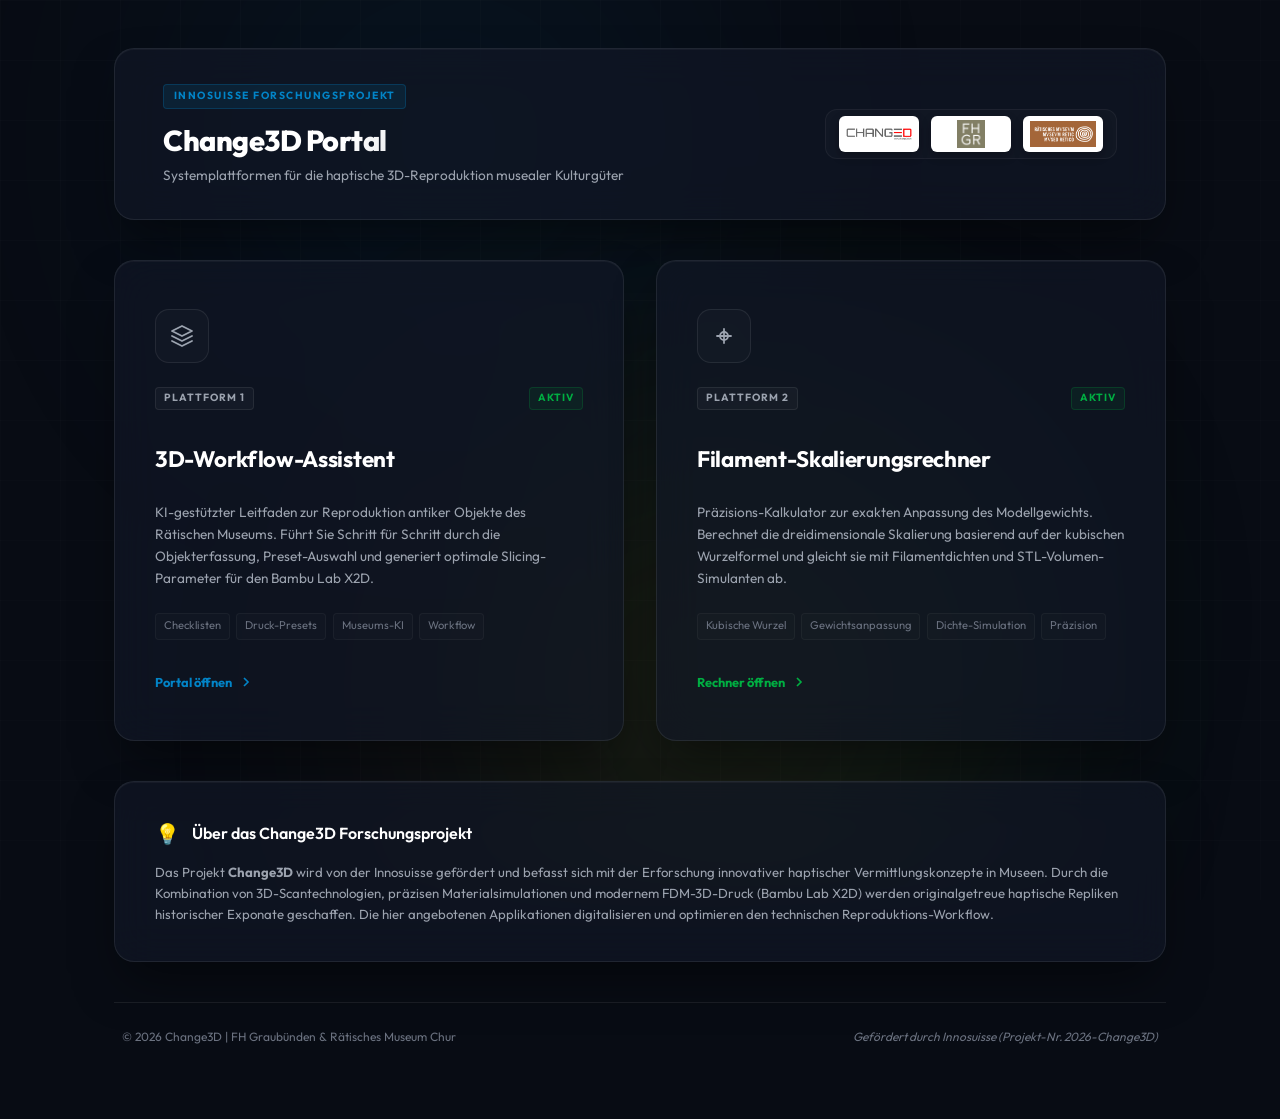
==== Landing/index.html @ 9828dc04 "initial commit" ====
<!DOCTYPE html>
<html lang="de">
<head>
    <meta charset="UTF-8">
    <meta name="viewport" content="width=device-width, initial-scale=1.0">
    <meta name="description" content="Change3D Einstiegsportal. Übersicht und Zugang zu den 3D-Reproduktions- und Skalierungs-Tools für das Rätische Museum und die FH Graubünden.">
    <title>Change3D Portal | FH Graubünden & Rätisches Museum</title>
    <!-- Premium Google Fonts -->
    <link rel="preconnect" href="https://fonts.googleapis.com">
    <link rel="preconnect" href="https://fonts.gstatic.com" crossorigin>
    <link href="https://fonts.googleapis.com/css2?family=Outfit:wght@300;400;500;600;700;800&family=Plus+Jakarta+Sans:wght@300;400;500;600;700&display=swap" rel="stylesheet">
    <link rel="stylesheet" href="style.css">
</head>
<body>

    <!-- Holographic Background Blobs -->
    <div class="bg-blobs">
        <div class="blob blob-blue"></div>
        <div class="blob blob-gold"></div>
        <div class="blob blob-green"></div>
        <div class="grid-overlay"></div>
    </div>

    <div class="portal-container">
        <!-- Sleek Brand Header -->
        <header class="portal-header glass-panel">
            <div class="brand-info">
                <span class="badge-main">Innosuisse Forschungsprojekt</span>
                <h1>Change3D Portal</h1>
                <p class="subtitle">Systemplattformen für die haptische 3D-Reproduktion musealer Kulturgüter</p>
            </div>
            
            <div class="partner-logos">
                <div class="partner-logo-container" title="Change3D">
                    <img src="../change3dlogo.png" alt="Change3D Logo" class="partner-logo">
                </div>
                <div class="partner-logo-container" title="FH Graubünden">
                    <img src="../fhgrlogo.png" alt="FH Graubünden Logo" class="partner-logo">
                </div>
                <div class="partner-logo-container" title="Rätisches Museum">
                    <img src="../raetisches-muesum.png" alt="Rätisches Museum Logo" class="partner-logo">
                </div>
            </div>
        </header>

        <!-- Portal Grid with platforms -->
        <main class="portal-grid">
            
            <!-- Platform 1: 3D Workflow Assistant -->
            <a href="../prototype1_15062026/index.html" class="portal-card glass-panel card-workflow">
                <div class="card-glow-bg"></div>
                <div class="card-content">
                    <div class="card-icon-wrapper">
                        <!-- AI / 3D-Object Scan Icon -->
                        <svg class="card-icon" viewBox="0 0 24 24" fill="none" stroke="currentColor" stroke-width="1.8" stroke-linecap="round" stroke-linejoin="round">
                            <path d="M12 2L2 7l10 5 10-5-10-5zM2 17l10 5 10-5M2 12l10 5 10-5"></path>
                        </svg>
                    </div>
                    
                    <div class="card-meta">
                        <span class="badge-tech">Plattform 1</span>
                        <span class="badge-status-active">Aktiv</span>
                    </div>
                    
                    <h2>3D-Workflow-Assistent</h2>
                    <p class="card-description">
                        KI-gestützter Leitfaden zur Reproduktion antiker Objekte des Rätischen Museums. Führt Sie Schritt für Schritt durch die Objekterfassung, Preset-Auswahl und generiert optimale Slicing-Parameter für den Bambu Lab X2D.
                    </p>
                    
                    <div class="card-tags">
                        <span>Checklisten</span>
                        <span>Druck-Presets</span>
                        <span>Museums-KI</span>
                        <span>Workflow</span>
                    </div>
                    
                    <div class="card-action-link">
                        <span>Portal öffnen</span>
                        <svg width="16" height="16" viewBox="0 0 24 24" fill="none" stroke="currentColor" stroke-width="2.5">
                            <polyline points="9 18 15 12 9 6"></polyline>
                        </svg>
                    </div>
                </div>
            </a>

            <!-- Platform 2: Filament Scaling Calculator -->
            <a href="../prototype2_19062026/index.html" class="portal-card glass-panel card-calculator">
                <div class="card-glow-bg"></div>
                <div class="card-content">
                    <div class="card-icon-wrapper">
                        <!-- Scale / Math Balance Icon -->
                        <svg class="card-icon" viewBox="0 0 24 24" fill="none" stroke="currentColor" stroke-width="1.8" stroke-linecap="round" stroke-linejoin="round">
                            <line x1="12" y1="5" x2="12" y2="19"></line>
                            <line x1="5" y1="12" x2="19" y2="12"></line>
                            <circle cx="12" cy="12" r="4"></circle>
                        </svg>
                    </div>
                    
                    <div class="card-meta">
                        <span class="badge-tech">Plattform 2</span>
                        <span class="badge-status-active">Aktiv</span>
                    </div>
                    
                    <h2>Filament-Skalierungsrechner</h2>
                    <p class="card-description">
                        Präzisions-Kalkulator zur exakten Anpassung des Modellgewichts. Berechnet die dreidimensionale Skalierung basierend auf der kubischen Wurzelformel und gleicht sie mit Filamentdichten und STL-Volumen-Simulanten ab.
                    </p>
                    
                    <div class="card-tags">
                        <span>Kubische Wurzel</span>
                        <span>Gewichtsanpassung</span>
                        <span>Dichte-Simulation</span>
                        <span>Präzision</span>
                    </div>
                    
                    <div class="card-action-link">
                        <span>Rechner öffnen</span>
                        <svg width="16" height="16" viewBox="0 0 24 24" fill="none" stroke="currentColor" stroke-width="2.5">
                            <polyline points="9 18 15 12 9 6"></polyline>
                        </svg>
                    </div>
                </div>
            </a>

        </main>

        <!-- Project Info Alert Box -->
        <section class="glass-panel info-section">
            <div class="info-header">
                <span class="info-icon">💡</span>
                <h3>Über das Change3D Forschungsprojekt</h3>
            </div>
            <p>
                Das Projekt <strong>Change3D</strong> wird von der Innosuisse gefördert und befasst sich mit der Erforschung innovativer haptischer Vermittlungskonzepte in Museen. Durch die Kombination von 3D-Scantechnologien, präzisen Materialsimulationen und modernem FDM-3D-Druck (Bambu Lab X2D) werden originalgetreue haptische Repliken historischer Exponate geschaffen. Die hier angebotenen Applikationen digitalisieren und optimieren den technischen Reproduktions-Workflow.
            </p>
        </section>

        <!-- Footer -->
        <footer class="portal-footer">
            <p>&copy; 2026 Change3D | FH Graubünden & Rätisches Museum Chur</p>
            <p class="footer-note">Gefördert durch Innosuisse (Projekt-Nr. 2026-Change3D)</p>
        </footer>
    </div>

</body>
</html>
---- Landing/style.css ----
/* Design System & Premium UI Token */
:root {
    --bg-dark: #080c14;
    --bg-card: rgba(17, 24, 39, 0.65);
    --bg-card-hover: rgba(24, 31, 48, 0.8);
    --border-color: rgba(255, 255, 255, 0.08);
    
    /* Brand Accents */
    --accent-blue: #0284c7;
    --accent-blue-glow: rgba(2, 132, 199, 0.25);
    
    --accent-green: #00ae42;
    --accent-green-glow: rgba(0, 174, 66, 0.25);
    
    --accent-gold: #eab308;
    --accent-gold-glow: rgba(234, 179, 8, 0.25);
    
    --text-primary: #f3f4f6;
    --text-secondary: #9ca3af;
    --text-muted: #6b7280;
    
    --shadow-premium: 0 25px 50px -12px rgba(0, 0, 0, 0.5);
    --blur-glass: 20px;
    --radius-lg: 20px;
    --radius-md: 12px;
    --radius-sm: 6px;
    --transition: 0.4s cubic-bezier(0.16, 1, 0.3, 1);
}

/* Base resets & typography */
* {
    box-sizing: border-box;
    margin: 0;
    padding: 0;
}

body {
    font-family: 'Outfit', 'Plus Jakarta Sans', -apple-system, sans-serif;
    background-color: var(--bg-dark);
    color: var(--text-primary);
    min-height: 100vh;
    overflow-x: hidden;
    line-height: 1.6;
    -webkit-font-smoothing: antialiased;
}

/* Holographic Ambient Blur Backgrounds */
.bg-blobs {
    position: fixed;
    top: 0;
    left: 0;
    right: 0;
    bottom: 0;
    z-index: -1;
    overflow: hidden;
    pointer-events: none;
}

.blob {
    position: absolute;
    border-radius: 50%;
    filter: blur(140px);
    opacity: 0.15;
    transition: all 1s ease-in-out;
}

@keyframes float-blob-blue {
    0%, 100% { transform: translate(0, 0) scale(1); }
    50% { transform: translate(-4vw, 5vh) scale(1.12); }
}

@keyframes float-blob-gold {
    0%, 100% { transform: translate(0, 0) scale(1); }
    33% { transform: translate(4vw, -4vh) scale(1.08); }
    66% { transform: translate(-2vw, 3vh) scale(0.95); }
}

@keyframes float-blob-green {
    0%, 100% { transform: translate(0, 0) scale(1); }
    50% { transform: translate(5vw, -6vh) scale(1.1); }
}

.blob-blue {
    top: -20%;
    left: 10%;
    width: 50vw;
    height: 50vw;
    background: radial-gradient(circle, var(--accent-blue) 0%, transparent 70%);
    animation: float-blob-blue 22s infinite ease-in-out;
}

.blob-gold {
    bottom: -20%;
    right: 15%;
    width: 60vw;
    height: 60vw;
    background: radial-gradient(circle, var(--accent-gold) 0%, transparent 70%);
    animation: float-blob-gold 28s infinite ease-in-out;
}

.blob-green {
    top: 40%;
    left: 45%;
    width: 40vw;
    height: 40vw;
    background: radial-gradient(circle, var(--accent-green) 0%, transparent 70%);
    animation: float-blob-green 25s infinite ease-in-out;
}

.grid-overlay {
    position: absolute;
    top: 0;
    left: 0;
    right: 0;
    bottom: 0;
    background-image: linear-gradient(rgba(255, 255, 255, 0.012) 1px, transparent 1px),
                      linear-gradient(90deg, rgba(255, 255, 255, 0.012) 1px, transparent 1px);
    background-size: 60px 60px;
}

/* Scrollbars */
::-webkit-scrollbar {
    width: 6px;
}
::-webkit-scrollbar-track {
    background: rgba(255, 255, 255, 0.01);
}
::-webkit-scrollbar-thumb {
    background: rgba(255, 255, 255, 0.08);
    border-radius: 3px;
}
::-webkit-scrollbar-thumb:hover {
    background: rgba(255, 255, 255, 0.15);
}

/* App Layout */
.portal-container {
    max-width: 1100px;
    margin: 0 auto;
    padding: 3rem 1.5rem;
    display: flex;
    flex-direction: column;
    gap: 2.5rem;
    min-height: 100vh;
    justify-content: center;
}

/* Glass Panels */
.glass-panel {
    background: var(--bg-card);
    border: 1px solid var(--border-color);
    border-radius: var(--radius-lg);
    box-shadow: var(--shadow-premium), 
                inset 0 1px 0 rgba(255, 255, 255, 0.04);
    backdrop-filter: blur(var(--blur-glass));
    -webkit-backdrop-filter: blur(var(--blur-glass));
}

/* Header Styling */
.portal-header {
    display: flex;
    justify-content: space-between;
    align-items: center;
    padding: 2rem 3rem;
}

@media (max-width: 768px) {
    .portal-header {
        flex-direction: column;
        align-items: flex-start;
        gap: 1.5rem;
        padding: 1.75rem 2rem;
    }
}

.brand-info h1 {
    font-size: 1.8rem;
    font-weight: 800;
    letter-spacing: -0.5px;
    background: linear-gradient(135deg, #ffffff 40%, var(--text-secondary));
    -webkit-background-clip: text;
    -webkit-text-fill-color: transparent;
}

.brand-info .subtitle {
    font-size: 0.85rem;
    color: var(--text-secondary);
    margin-top: 0.15rem;
}

.badge-main {
    background: rgba(2, 132, 199, 0.12);
    color: var(--accent-blue);
    border: 1px solid rgba(2, 132, 199, 0.25);
    font-size: 0.65rem;
    text-transform: uppercase;
    font-weight: 700;
    letter-spacing: 1.5px;
    padding: 0.2rem 0.6rem;
    border-radius: 4px;
    display: inline-block;
    margin-bottom: 0.5rem;
}

/* Partner Logos */
.partner-logos {
    display: flex;
    align-items: center;
    gap: 0.75rem;
    background: rgba(255, 255, 255, 0.02);
    border: 1px solid rgba(255, 255, 255, 0.05);
    padding: 0.4rem 0.8rem;
    border-radius: var(--radius-md);
}

.partner-logo-container {
    display: flex;
    align-items: center;
    justify-content: center;
    width: 80px;
    height: 36px;
    background: #ffffff;
    border-radius: 6px;
    overflow: hidden;
    padding: 3px 6px;
    box-shadow: 0 4px 10px rgba(0, 0, 0, 0.25);
    border: 1px solid transparent;
}

.partner-logo {
    max-width: 100%;
    max-height: 100%;
    object-fit: contain;
}

/* Grid Layout */
.portal-grid {
    display: grid;
    grid-template-columns: 1fr 1fr;
    gap: 2rem;
}

@media (max-width: 768px) {
    .portal-grid {
        grid-template-columns: 1fr;
    }
}

/* Card Styling */
.portal-card {
    position: relative;
    text-decoration: none;
    color: inherit;
    overflow: hidden;
    cursor: pointer;
    transition: var(--transition);
}

/* Custom platform glow background */
.card-glow-bg {
    position: absolute;
    top: 0;
    left: 0;
    width: 100%;
    height: 100%;
    opacity: 0;
    z-index: 0;
    transition: opacity 0.4s ease;
}

.card-workflow .card-glow-bg {
    background: radial-gradient(circle at 10% 10%, rgba(2, 132, 199, 0.15) 0%, transparent 60%);
}

.card-calculator .card-glow-bg {
    background: radial-gradient(circle at 10% 10%, rgba(0, 174, 66, 0.12) 0%, transparent 60%);
}

.portal-card:hover {
    transform: translateY(-4px) scale(1.01);
    box-shadow: 0 30px 60px -10px rgba(0, 0, 0, 0.6);
}

.portal-card:hover .card-glow-bg {
    opacity: 1;
}

.card-workflow:hover {
    border-color: rgba(2, 132, 199, 0.4);
}

.card-calculator:hover {
    border-color: rgba(0, 174, 66, 0.4);
}

.card-content {
    position: relative;
    z-index: 1;
    padding: 3rem 2.5rem;
    display: flex;
    flex-direction: column;
    gap: 1.5rem;
    height: 100%;
}

.card-icon-wrapper {
    width: 54px;
    height: 54px;
    border-radius: 14px;
    background: rgba(255, 255, 255, 0.02);
    border: 1px solid var(--border-color);
    display: flex;
    align-items: center;
    justify-content: center;
    transition: var(--transition);
}

.card-icon {
    width: 24px;
    height: 24px;
    color: var(--text-secondary);
    transition: color var(--transition);
}

.card-workflow:hover .card-icon-wrapper {
    background: rgba(2, 132, 199, 0.15);
    border-color: var(--accent-blue);
    box-shadow: 0 0 15px rgba(2, 132, 199, 0.2);
}

.card-workflow:hover .card-icon {
    color: #38bdf8;
}

.card-calculator:hover .card-icon-wrapper {
    background: rgba(0, 174, 66, 0.15);
    border-color: var(--accent-green);
    box-shadow: 0 0 15px rgba(0, 174, 66, 0.2);
}

.card-calculator:hover .card-icon {
    color: #4ade80;
}

.card-meta {
    display: flex;
    justify-content: space-between;
    align-items: center;
}

.badge-tech {
    background: rgba(255, 255, 255, 0.03);
    border: 1px solid var(--border-color);
    color: var(--text-secondary);
    font-size: 0.65rem;
    text-transform: uppercase;
    font-weight: 700;
    letter-spacing: 1px;
    padding: 0.15rem 0.5rem;
    border-radius: 4px;
}

.badge-status-active {
    background: rgba(0, 174, 66, 0.08);
    border: 1px solid rgba(0, 174, 66, 0.2);
    color: var(--accent-green);
    font-size: 0.65rem;
    text-transform: uppercase;
    font-weight: 700;
    letter-spacing: 1px;
    padding: 0.15rem 0.5rem;
    border-radius: 4px;
}

.portal-card h2 {
    font-size: 1.4rem;
    font-weight: 700;
    color: #ffffff;
    letter-spacing: -0.3px;
    margin-top: 0.5rem;
}

.card-description {
    font-size: 0.85rem;
    color: var(--text-secondary);
    line-height: 1.6;
}

.card-tags {
    display: flex;
    flex-wrap: wrap;
    gap: 0.4rem;
}

.card-tags span {
    font-size: 0.7rem;
    background: rgba(255, 255, 255, 0.015);
    border: 1px solid rgba(255, 255, 255, 0.04);
    padding: 0.2rem 0.5rem;
    border-radius: 4px;
    color: var(--text-muted);
}

.card-action-link {
    display: flex;
    align-items: center;
    gap: 0.35rem;
    font-size: 0.8rem;
    font-weight: 700;
    margin-top: 0.5rem;
    transition: var(--transition);
}

.card-workflow .card-action-link { color: var(--accent-blue); }
.card-calculator .card-action-link { color: var(--accent-green); }

.card-action-link svg {
    transition: transform var(--transition);
}

.portal-card:hover .card-action-link svg {
    transform: translateX(3px);
}

/* Info Section styling */
.info-section {
    padding: 2.25rem 2.5rem;
    display: flex;
    flex-direction: column;
    gap: 0.75rem;
}

.info-header {
    display: flex;
    align-items: center;
    gap: 0.75rem;
}

.info-icon {
    font-size: 1.25rem;
}

.info-section h3 {
    font-size: 1rem;
    font-weight: 600;
    color: #ffffff;
}

.info-section p {
    font-size: 0.825rem;
    color: var(--text-secondary);
    line-height: 1.6;
}

/* Footer */
.portal-footer {
    display: flex;
    justify-content: space-between;
    align-items: center;
    padding: 1.5rem 0.5rem;
    border-top: 1px solid var(--border-color);
    font-size: 0.75rem;
    color: var(--text-muted);
}

@media (max-width: 600px) {
    .portal-footer {
        flex-direction: column;
        gap: 0.5rem;
        text-align: center;
    }
}

.footer-note {
    font-style: italic;
}
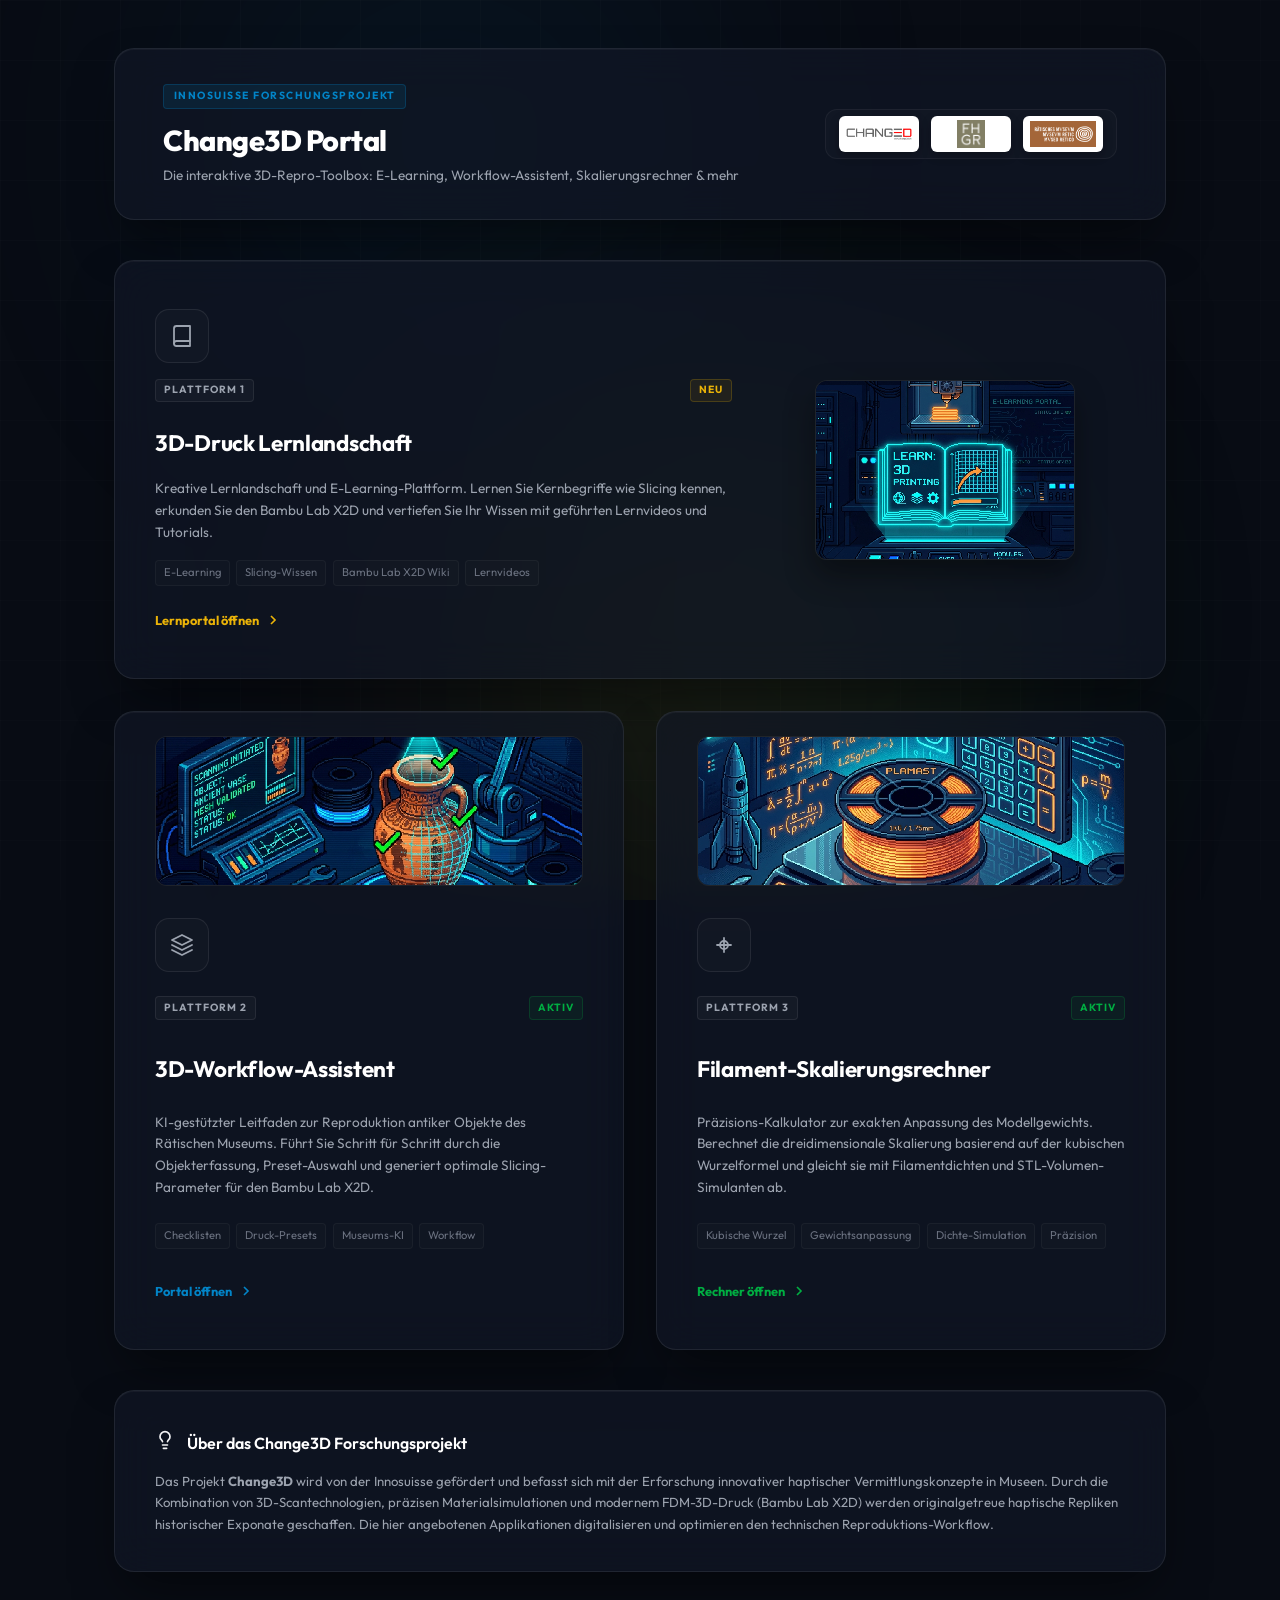
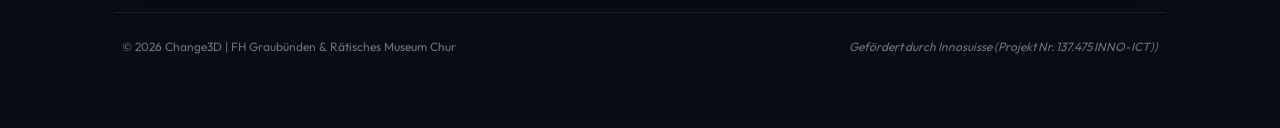
==== commit 6ba3b510: "iterations and further dev" ====
--- a/Landing/index.html
+++ b/Landing/index.html
@@ -1,16 +1,21 @@
 <!DOCTYPE html>
 <html lang="de">
+
 <head>
     <meta charset="UTF-8">
     <meta name="viewport" content="width=device-width, initial-scale=1.0">
-    <meta name="description" content="Change3D Einstiegsportal. Übersicht und Zugang zu den 3D-Reproduktions- und Skalierungs-Tools für das Rätische Museum und die FH Graubünden.">
+    <meta name="description"
+        content="Change3D Einstiegsportal. Übersicht und Zugang zu den 3D-Reproduktions- und Skalierungs-Tools für das Rätische Museum und die FH Graubünden.">
     <title>Change3D Portal | FH Graubünden & Rätisches Museum</title>
     <!-- Premium Google Fonts -->
     <link rel="preconnect" href="https://fonts.googleapis.com">
     <link rel="preconnect" href="https://fonts.gstatic.com" crossorigin>
-    <link href="https://fonts.googleapis.com/css2?family=Outfit:wght@300;400;500;600;700;800&family=Plus+Jakarta+Sans:wght@300;400;500;600;700&display=swap" rel="stylesheet">
+    <link
+        href="https://fonts.googleapis.com/css2?family=Outfit:wght@300;400;500;600;700;800&family=Plus+Jakarta+Sans:wght@300;400;500;600;700&display=swap"
+        rel="stylesheet">
     <link rel="stylesheet" href="style.css">
 </head>
+
 <body>
 
     <!-- Holographic Background Blobs -->
@@ -27,9 +32,10 @@
             <div class="brand-info">
                 <span class="badge-main">Innosuisse Forschungsprojekt</span>
                 <h1>Change3D Portal</h1>
-                <p class="subtitle">Systemplattformen für die haptische 3D-Reproduktion musealer Kulturgüter</p>
+                <p class="subtitle">Die interaktive 3D-Repro-Toolbox: E-Learning, Workflow-Assistent, Skalierungsrechner
+                    & mehr</p>
             </div>
-            
+
             <div class="partner-logos">
                 <div class="partner-logo-container" title="Change3D">
                     <img src="../change3dlogo.png" alt="Change3D Logo" class="partner-logo">
@@ -45,77 +51,142 @@
 
         <!-- Portal Grid with platforms -->
         <main class="portal-grid">
-            
-            <!-- Platform 1: 3D Workflow Assistant -->
+
+            <!-- Platform 1: E-Learning Landscape -->
+            <a href="../prototype3_26062026/index.html" class="portal-card glass-panel card-learning">
+                <div class="card-glow-bg"></div>
+                <div class="card-content">
+                    <div class="card-columns">
+                        <div class="card-info-col">
+                            <div class="card-icon-wrapper">
+                                <!-- Book / Learning / Graduation Cap Icon -->
+                                <svg class="card-icon" viewBox="0 0 24 24" fill="none" stroke="currentColor"
+                                    stroke-width="1.8" stroke-linecap="round" stroke-linejoin="round">
+                                    <path d="M4 19.5A2.5 2.5 0 0 1 6.5 17H20"></path>
+                                    <path d="M6.5 2H20v20H6.5A2.5 2.5 0 0 1 4 19.5v-15A2.5 2.5 0 0 1 6.5 2z"></path>
+                                </svg>
+                            </div>
+
+                            <div class="card-meta">
+                                <span class="badge-tech">Plattform 1</span>
+                                <span class="badge-status-new">Neu</span>
+                            </div>
+
+                            <h2>3D-Druck Lernlandschaft</h2>
+                            <p class="card-description">
+                                Kreative Lernlandschaft und E-Learning-Plattform. Lernen Sie Kernbegriffe wie Slicing
+                                kennen,
+                                erkunden Sie den Bambu Lab X2D und vertiefen Sie Ihr Wissen mit geführten Lernvideos und
+                                Tutorials.
+                            </p>
+
+                            <div class="card-tags">
+                                <span>E-Learning</span>
+                                <span>Slicing-Wissen</span>
+                                <span>Bambu Lab X2D Wiki</span>
+                                <span>Lernvideos</span>
+                            </div>
+
+                            <div class="card-action-link">
+                                <span>Lernportal öffnen</span>
+                                <svg width="16" height="16" viewBox="0 0 24 24" fill="none" stroke="currentColor"
+                                    stroke-width="2.5">
+                                    <polyline points="9 18 15 12 9 6"></polyline>
+                                </svg>
+                            </div>
+                        </div>
+                        <div class="card-image-col">
+                            <img src="images/pixel_learning.png" alt="Lernlandschaft Vorschau"
+                                class="card-preview-image">
+                        </div>
+                    </div>
+                </div>
+            </a>
+
+            <!-- Platform 2: 3D Workflow Assistant -->
             <a href="../prototype1_15062026/index.html" class="portal-card glass-panel card-workflow">
                 <div class="card-glow-bg"></div>
-                <div class="card-content">
+                <div class="card-content" style="padding-top: 1.5rem;">
+                    <div class="card-preview-container">
+                        <img src="images/pixel_workflow.png" alt="Workflow Vorschau" class="card-preview-image">
+                    </div>
                     <div class="card-icon-wrapper">
                         <!-- AI / 3D-Object Scan Icon -->
-                        <svg class="card-icon" viewBox="0 0 24 24" fill="none" stroke="currentColor" stroke-width="1.8" stroke-linecap="round" stroke-linejoin="round">
+                        <svg class="card-icon" viewBox="0 0 24 24" fill="none" stroke="currentColor" stroke-width="1.8"
+                            stroke-linecap="round" stroke-linejoin="round">
                             <path d="M12 2L2 7l10 5 10-5-10-5zM2 17l10 5 10-5M2 12l10 5 10-5"></path>
                         </svg>
                     </div>
-                    
+
                     <div class="card-meta">
-                        <span class="badge-tech">Plattform 1</span>
+                        <span class="badge-tech">Plattform 2</span>
                         <span class="badge-status-active">Aktiv</span>
                     </div>
-                    
+
                     <h2>3D-Workflow-Assistent</h2>
                     <p class="card-description">
-                        KI-gestützter Leitfaden zur Reproduktion antiker Objekte des Rätischen Museums. Führt Sie Schritt für Schritt durch die Objekterfassung, Preset-Auswahl und generiert optimale Slicing-Parameter für den Bambu Lab X2D.
+                        KI-gestützter Leitfaden zur Reproduktion antiker Objekte des Rätischen Museums. Führt Sie
+                        Schritt für Schritt durch die Objekterfassung, Preset-Auswahl und generiert optimale
+                        Slicing-Parameter für den Bambu Lab X2D.
                     </p>
-                    
+
                     <div class="card-tags">
                         <span>Checklisten</span>
                         <span>Druck-Presets</span>
                         <span>Museums-KI</span>
                         <span>Workflow</span>
                     </div>
-                    
+
                     <div class="card-action-link">
                         <span>Portal öffnen</span>
-                        <svg width="16" height="16" viewBox="0 0 24 24" fill="none" stroke="currentColor" stroke-width="2.5">
+                        <svg width="16" height="16" viewBox="0 0 24 24" fill="none" stroke="currentColor"
+                            stroke-width="2.5">
                             <polyline points="9 18 15 12 9 6"></polyline>
                         </svg>
                     </div>
                 </div>
             </a>
 
-            <!-- Platform 2: Filament Scaling Calculator -->
+            <!-- Platform 3: Filament Scaling Calculator -->
             <a href="../prototype2_19062026/index.html" class="portal-card glass-panel card-calculator">
                 <div class="card-glow-bg"></div>
-                <div class="card-content">
+                <div class="card-content" style="padding-top: 1.5rem;">
+                    <div class="card-preview-container">
+                        <img src="images/pixel_calculator.png" alt="Rechner Vorschau" class="card-preview-image">
+                    </div>
                     <div class="card-icon-wrapper">
                         <!-- Scale / Math Balance Icon -->
-                        <svg class="card-icon" viewBox="0 0 24 24" fill="none" stroke="currentColor" stroke-width="1.8" stroke-linecap="round" stroke-linejoin="round">
+                        <svg class="card-icon" viewBox="0 0 24 24" fill="none" stroke="currentColor" stroke-width="1.8"
+                            stroke-linecap="round" stroke-linejoin="round">
                             <line x1="12" y1="5" x2="12" y2="19"></line>
                             <line x1="5" y1="12" x2="19" y2="12"></line>
                             <circle cx="12" cy="12" r="4"></circle>
                         </svg>
                     </div>
-                    
+
                     <div class="card-meta">
-                        <span class="badge-tech">Plattform 2</span>
+                        <span class="badge-tech">Plattform 3</span>
                         <span class="badge-status-active">Aktiv</span>
                     </div>
-                    
+
                     <h2>Filament-Skalierungsrechner</h2>
                     <p class="card-description">
-                        Präzisions-Kalkulator zur exakten Anpassung des Modellgewichts. Berechnet die dreidimensionale Skalierung basierend auf der kubischen Wurzelformel und gleicht sie mit Filamentdichten und STL-Volumen-Simulanten ab.
+                        Präzisions-Kalkulator zur exakten Anpassung des Modellgewichts. Berechnet die dreidimensionale
+                        Skalierung basierend auf der kubischen Wurzelformel und gleicht sie mit Filamentdichten und
+                        STL-Volumen-Simulanten ab.
                     </p>
-                    
+
                     <div class="card-tags">
                         <span>Kubische Wurzel</span>
                         <span>Gewichtsanpassung</span>
                         <span>Dichte-Simulation</span>
                         <span>Präzision</span>
                     </div>
-                    
+
                     <div class="card-action-link">
                         <span>Rechner öffnen</span>
-                        <svg width="16" height="16" viewBox="0 0 24 24" fill="none" stroke="currentColor" stroke-width="2.5">
+                        <svg width="16" height="16" viewBox="0 0 24 24" fill="none" stroke="currentColor"
+                            stroke-width="2.5">
                             <polyline points="9 18 15 12 9 6"></polyline>
                         </svg>
                     </div>
@@ -127,20 +198,27 @@
         <!-- Project Info Alert Box -->
         <section class="glass-panel info-section">
             <div class="info-header">
-                <span class="info-icon">💡</span>
+                <span class="info-icon">
+                    <svg width="20" height="20" viewBox="0 0 24 24" fill="none" stroke="currentColor" stroke-width="2" stroke-linecap="round" stroke-linejoin="round"><path d="M15 14c.2-1 .7-1.7 1.5-2.5 1-.9 1.5-2.2 1.5-3.5A6 6 0 0 0 6 8c0 1 .2 2.2 1.5 3.5.7.7 1.3 1.5 1.5 2.5"/><path d="M9 18h6"/><path d="M10 22h4"/></svg>
+                </span>
                 <h3>Über das Change3D Forschungsprojekt</h3>
             </div>
             <p>
-                Das Projekt <strong>Change3D</strong> wird von der Innosuisse gefördert und befasst sich mit der Erforschung innovativer haptischer Vermittlungskonzepte in Museen. Durch die Kombination von 3D-Scantechnologien, präzisen Materialsimulationen und modernem FDM-3D-Druck (Bambu Lab X2D) werden originalgetreue haptische Repliken historischer Exponate geschaffen. Die hier angebotenen Applikationen digitalisieren und optimieren den technischen Reproduktions-Workflow.
+                Das Projekt <strong>Change3D</strong> wird von der Innosuisse gefördert und befasst sich mit der
+                Erforschung innovativer haptischer Vermittlungskonzepte in Museen. Durch die Kombination von
+                3D-Scantechnologien, präzisen Materialsimulationen und modernem FDM-3D-Druck (Bambu Lab X2D) werden
+                originalgetreue haptische Repliken historischer Exponate geschaffen. Die hier angebotenen Applikationen
+                digitalisieren und optimieren den technischen Reproduktions-Workflow.
             </p>
         </section>
 
         <!-- Footer -->
         <footer class="portal-footer">
             <p>&copy; 2026 Change3D | FH Graubünden & Rätisches Museum Chur</p>
-            <p class="footer-note">Gefördert durch Innosuisse (Projekt-Nr. 2026-Change3D)</p>
+            <p class="footer-note">Gefördert durch Innosuisse (Projekt Nr. 137.475 INNO-ICT))</p>
         </footer>
     </div>
 
 </body>
-</html>
+
+</html>
--- a/Landing/style.css
+++ b/Landing/style.css
@@ -233,16 +233,19 @@
     object-fit: contain;
 }
 
-/* Grid Layout */
 .portal-grid {
     display: grid;
-    grid-template-columns: 1fr 1fr;
+    grid-template-columns: 1fr;
     gap: 2rem;
 }
 
-@media (max-width: 768px) {
+@media (min-width: 768px) {
     .portal-grid {
-        grid-template-columns: 1fr;
+        grid-template-columns: 1fr 1fr;
+    }
+    
+    .card-learning {
+        grid-column: span 2;
     }
 }
 
@@ -276,6 +279,10 @@
     background: radial-gradient(circle at 10% 10%, rgba(0, 174, 66, 0.12) 0%, transparent 60%);
 }
 
+.card-learning .card-glow-bg {
+    background: radial-gradient(circle at 10% 10%, rgba(234, 179, 8, 0.12) 0%, transparent 60%);
+}
+
 .portal-card:hover {
     transform: translateY(-4px) scale(1.01);
     box-shadow: 0 30px 60px -10px rgba(0, 0, 0, 0.6);
@@ -291,6 +298,10 @@
 
 .card-calculator:hover {
     border-color: rgba(0, 174, 66, 0.4);
+}
+
+.card-learning:hover {
+    border-color: rgba(234, 179, 8, 0.4);
 }
 
 .card-content {
@@ -340,6 +351,16 @@
 
 .card-calculator:hover .card-icon {
     color: #4ade80;
+}
+
+.card-learning:hover .card-icon-wrapper {
+    background: rgba(234, 179, 8, 0.15);
+    border-color: var(--accent-gold);
+    box-shadow: 0 0 15px rgba(234, 179, 8, 0.2);
+}
+
+.card-learning:hover .card-icon {
+    color: #fef08a;
 }
 
 .card-meta {
@@ -372,6 +393,18 @@
     border-radius: 4px;
 }
 
+.badge-status-new {
+    background: rgba(234, 179, 8, 0.08);
+    border: 1px solid rgba(234, 179, 8, 0.2);
+    color: var(--accent-gold);
+    font-size: 0.65rem;
+    text-transform: uppercase;
+    font-weight: 700;
+    letter-spacing: 1px;
+    padding: 0.15rem 0.5rem;
+    border-radius: 4px;
+}
+
 .portal-card h2 {
     font-size: 1.4rem;
     font-weight: 700;
@@ -413,6 +446,7 @@
 
 .card-workflow .card-action-link { color: var(--accent-blue); }
 .card-calculator .card-action-link { color: var(--accent-green); }
+.card-learning .card-action-link { color: var(--accent-gold); }
 
 .card-action-link svg {
     transition: transform var(--transition);
@@ -474,3 +508,74 @@
 .footer-note {
     font-style: italic;
 }
+
+/* Card Preview & Pixel-Art Preview Styling */
+.card-preview-container {
+    width: 100%;
+    height: 150px;
+    border-radius: var(--radius-md);
+    overflow: hidden;
+    border: 1px solid var(--border-color);
+    background: rgba(0, 0, 0, 0.2);
+    margin-bottom: 0.5rem;
+    display: flex;
+    align-items: center;
+    justify-content: center;
+}
+
+.card-preview-image {
+    width: 100%;
+    height: 100%;
+    object-fit: cover;
+    image-rendering: pixelated;
+    transition: transform 0.5s ease;
+}
+
+.portal-card:hover .card-preview-image {
+    transform: scale(1.05);
+}
+
+.card-columns {
+    display: grid;
+    grid-template-columns: 1fr;
+    gap: 2rem;
+    width: 100%;
+}
+
+@media (min-width: 768px) {
+    .card-columns {
+        grid-template-columns: 1.6fr 1fr;
+        align-items: center;
+    }
+}
+
+.card-info-col {
+    display: flex;
+    flex-direction: column;
+    gap: 1rem;
+}
+
+.card-image-col {
+    display: flex;
+    justify-content: center;
+    align-items: center;
+}
+
+.card-learning .card-image-col .card-preview-image {
+    width: 260px;
+    height: 180px;
+    object-fit: cover;
+    border-radius: var(--radius-md);
+    border: 1px solid var(--border-color);
+    background: rgba(0, 0, 0, 0.2);
+    image-rendering: pixelated;
+    box-shadow: 0 15px 30px rgba(0, 0, 0, 0.4);
+}
+
+@media (max-width: 767px) {
+    .card-learning .card-image-col .card-preview-image {
+        width: 100%;
+        height: 150px;
+    }
+}
+
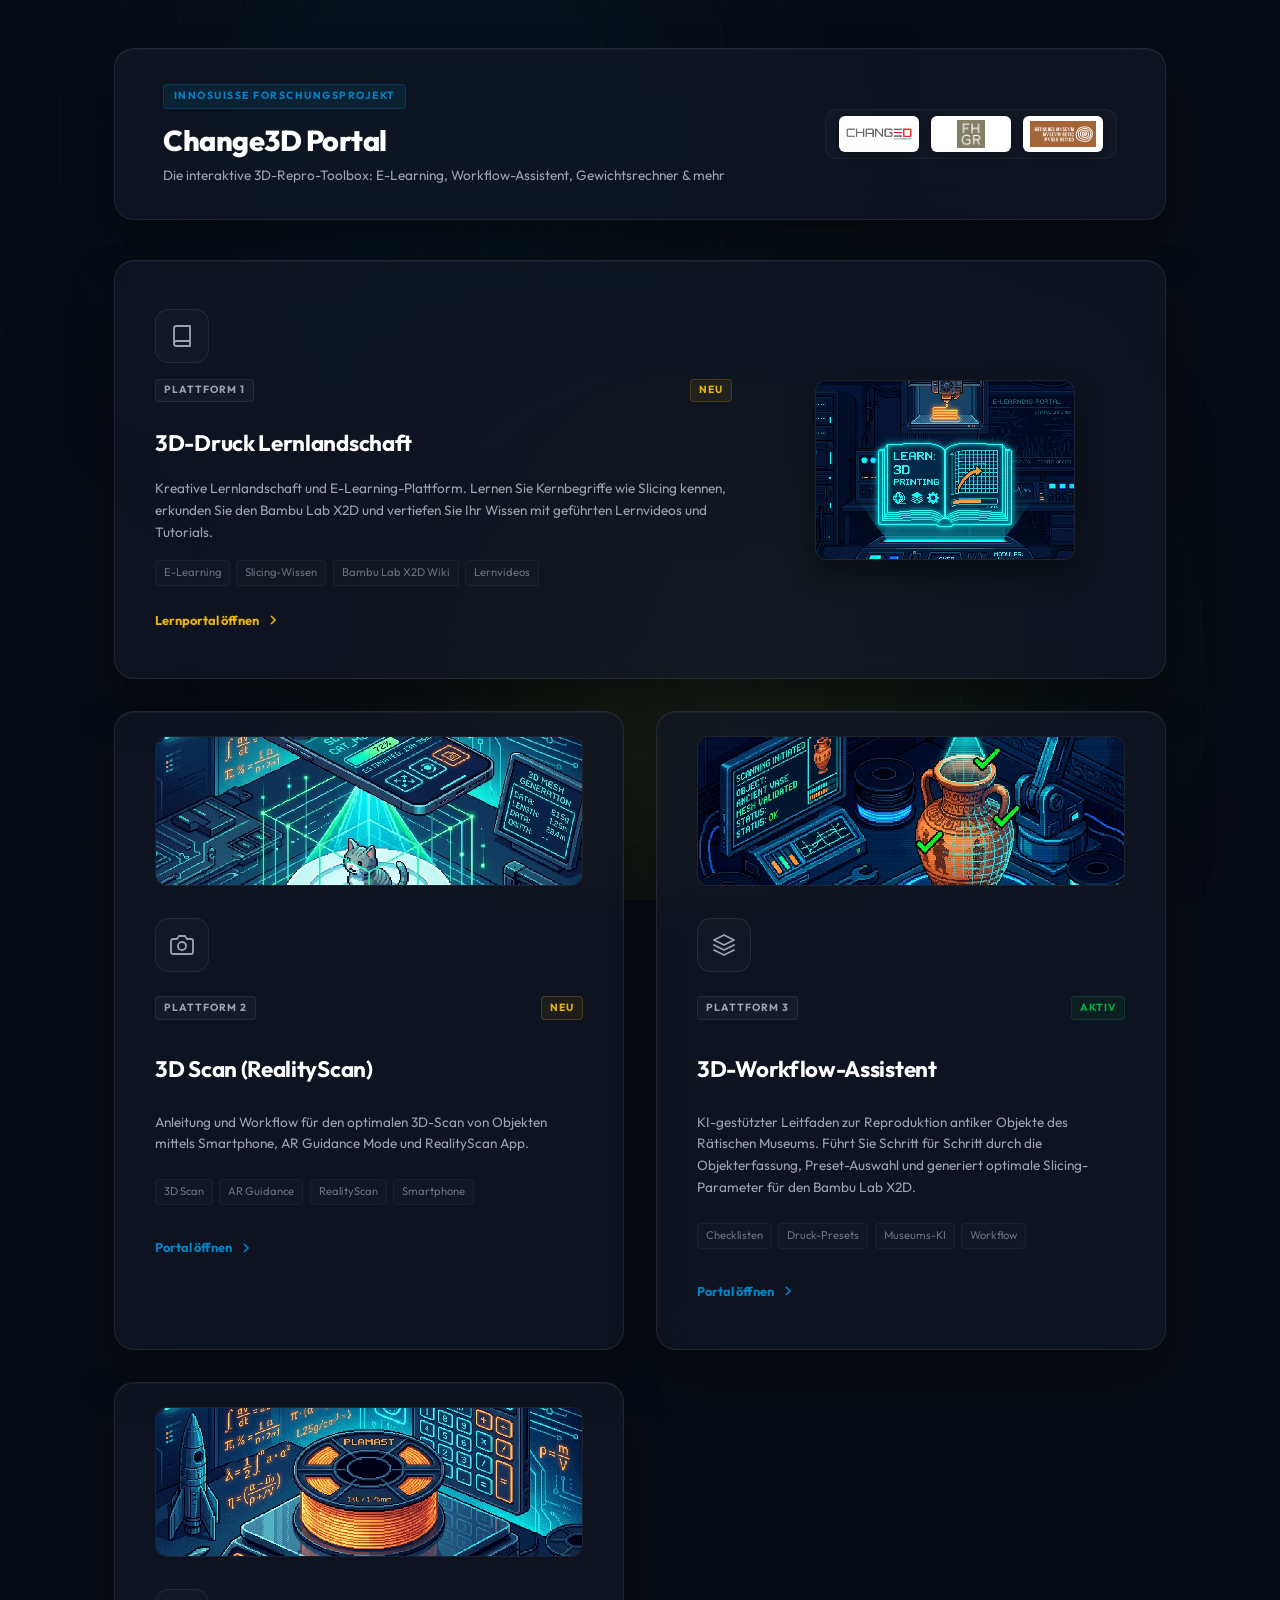
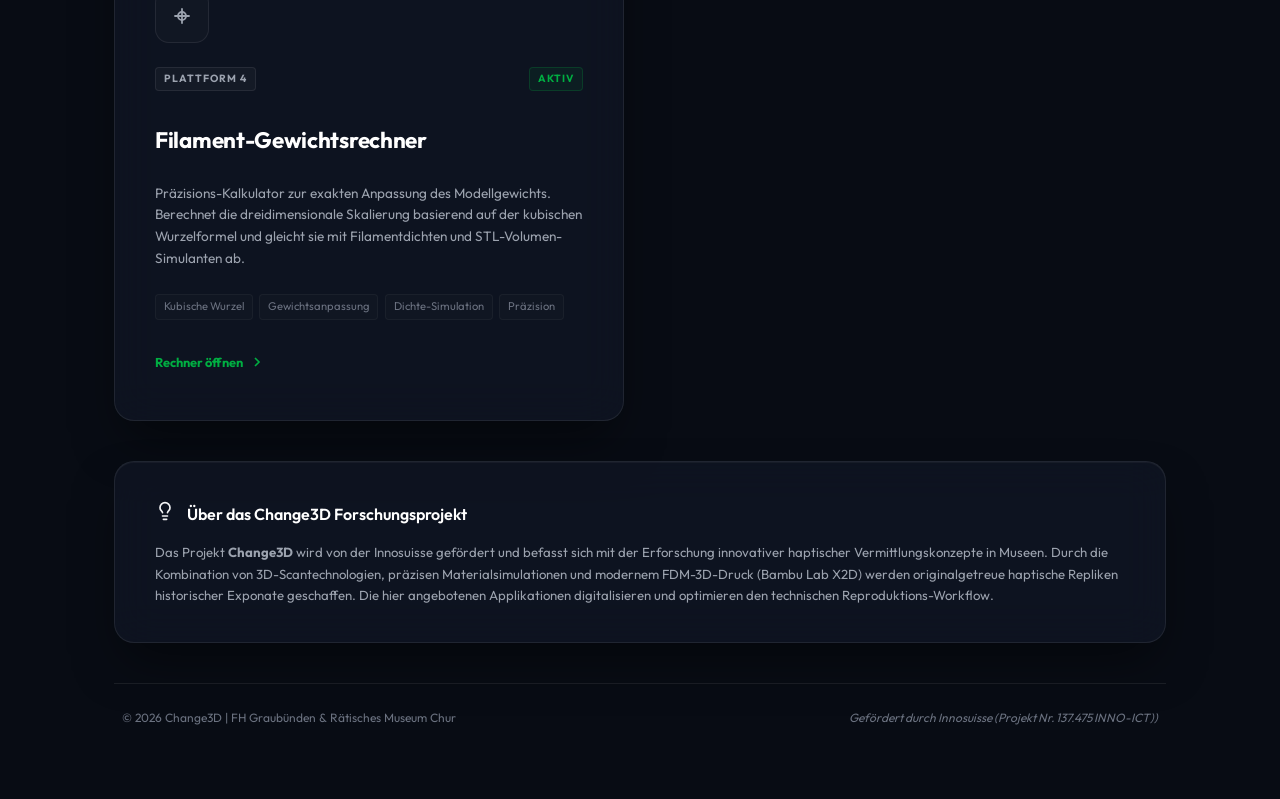
==== commit 48c1aa5b: "additional dev for user study" ====
--- a/Landing/index.html
+++ b/Landing/index.html
@@ -32,7 +32,7 @@
             <div class="brand-info">
                 <span class="badge-main">Innosuisse Forschungsprojekt</span>
                 <h1>Change3D Portal</h1>
-                <p class="subtitle">Die interaktive 3D-Repro-Toolbox: E-Learning, Workflow-Assistent, Skalierungsrechner
+                <p class="subtitle">Die interaktive 3D-Repro-Toolbox: E-Learning, Workflow-Assistent, Gewichtsrechner
                     & mehr</p>
             </div>
 
@@ -103,7 +103,52 @@
                 </div>
             </a>
 
-            <!-- Platform 2: 3D Workflow Assistant -->
+            <!-- Platform 2: 3D Scan -->
+            <a href="../prototype4_24072026/index.html" class="portal-card glass-panel card-workflow">
+                <div class="card-glow-bg"></div>
+                <div class="card-content" style="padding-top: 1.5rem;">
+                    <div class="card-preview-container">
+                        <img src="images/pixel_scan.png" alt="3D Scan Vorschau" class="card-preview-image">
+                    </div>
+                    <div class="card-icon-wrapper">
+                        <!-- Scan / Camera Icon -->
+                        <svg class="card-icon" viewBox="0 0 24 24" fill="none" stroke="currentColor" stroke-width="1.8"
+                            stroke-linecap="round" stroke-linejoin="round">
+                            <path d="M23 19a2 2 0 0 1-2 2H3a2 2 0 0 1-2-2V8a2 2 0 0 1 2-2h4l2-3h6l2 3h4a2 2 0 0 1 2 2z">
+                            </path>
+                            <circle cx="12" cy="13" r="4"></circle>
+                        </svg>
+                    </div>
+
+                    <div class="card-meta">
+                        <span class="badge-tech">Plattform 2</span>
+                        <span class="badge-status-new">Neu</span>
+                    </div>
+
+                    <h2>3D Scan (RealityScan)</h2>
+                    <p class="card-description">
+                        Anleitung und Workflow für den optimalen 3D-Scan von Objekten mittels Smartphone, AR Guidance
+                        Mode und RealityScan App.
+                    </p>
+
+                    <div class="card-tags">
+                        <span>3D Scan</span>
+                        <span>AR Guidance</span>
+                        <span>RealityScan</span>
+                        <span>Smartphone</span>
+                    </div>
+
+                    <div class="card-action-link">
+                        <span>Portal öffnen</span>
+                        <svg width="16" height="16" viewBox="0 0 24 24" fill="none" stroke="currentColor"
+                            stroke-width="2.5">
+                            <polyline points="9 18 15 12 9 6"></polyline>
+                        </svg>
+                    </div>
+                </div>
+            </a>
+
+            <!-- Platform 3: 3D Workflow Assistant -->
             <a href="../prototype1_15062026/index.html" class="portal-card glass-panel card-workflow">
                 <div class="card-glow-bg"></div>
                 <div class="card-content" style="padding-top: 1.5rem;">
@@ -119,7 +164,7 @@
                     </div>
 
                     <div class="card-meta">
-                        <span class="badge-tech">Plattform 2</span>
+                        <span class="badge-tech">Plattform 3</span>
                         <span class="badge-status-active">Aktiv</span>
                     </div>
 
@@ -147,7 +192,7 @@
                 </div>
             </a>
 
-            <!-- Platform 3: Filament Scaling Calculator -->
+            <!-- Platform 4: Filament Scaling Calculator -->
             <a href="../prototype2_19062026/index.html" class="portal-card glass-panel card-calculator">
                 <div class="card-glow-bg"></div>
                 <div class="card-content" style="padding-top: 1.5rem;">
@@ -165,11 +210,11 @@
                     </div>
 
                     <div class="card-meta">
-                        <span class="badge-tech">Plattform 3</span>
+                        <span class="badge-tech">Plattform 4</span>
                         <span class="badge-status-active">Aktiv</span>
                     </div>
 
-                    <h2>Filament-Skalierungsrechner</h2>
+                    <h2>Filament-Gewichtsrechner</h2>
                     <p class="card-description">
                         Präzisions-Kalkulator zur exakten Anpassung des Modellgewichts. Berechnet die dreidimensionale
                         Skalierung basierend auf der kubischen Wurzelformel und gleicht sie mit Filamentdichten und
@@ -199,7 +244,13 @@
         <section class="glass-panel info-section">
             <div class="info-header">
                 <span class="info-icon">
-                    <svg width="20" height="20" viewBox="0 0 24 24" fill="none" stroke="currentColor" stroke-width="2" stroke-linecap="round" stroke-linejoin="round"><path d="M15 14c.2-1 .7-1.7 1.5-2.5 1-.9 1.5-2.2 1.5-3.5A6 6 0 0 0 6 8c0 1 .2 2.2 1.5 3.5.7.7 1.3 1.5 1.5 2.5"/><path d="M9 18h6"/><path d="M10 22h4"/></svg>
+                    <svg width="20" height="20" viewBox="0 0 24 24" fill="none" stroke="currentColor" stroke-width="2"
+                        stroke-linecap="round" stroke-linejoin="round">
+                        <path
+                            d="M15 14c.2-1 .7-1.7 1.5-2.5 1-.9 1.5-2.2 1.5-3.5A6 6 0 0 0 6 8c0 1 .2 2.2 1.5 3.5.7.7 1.3 1.5 1.5 2.5" />
+                        <path d="M9 18h6" />
+                        <path d="M10 22h4" />
+                    </svg>
                 </span>
                 <h3>Über das Change3D Forschungsprojekt</h3>
             </div>
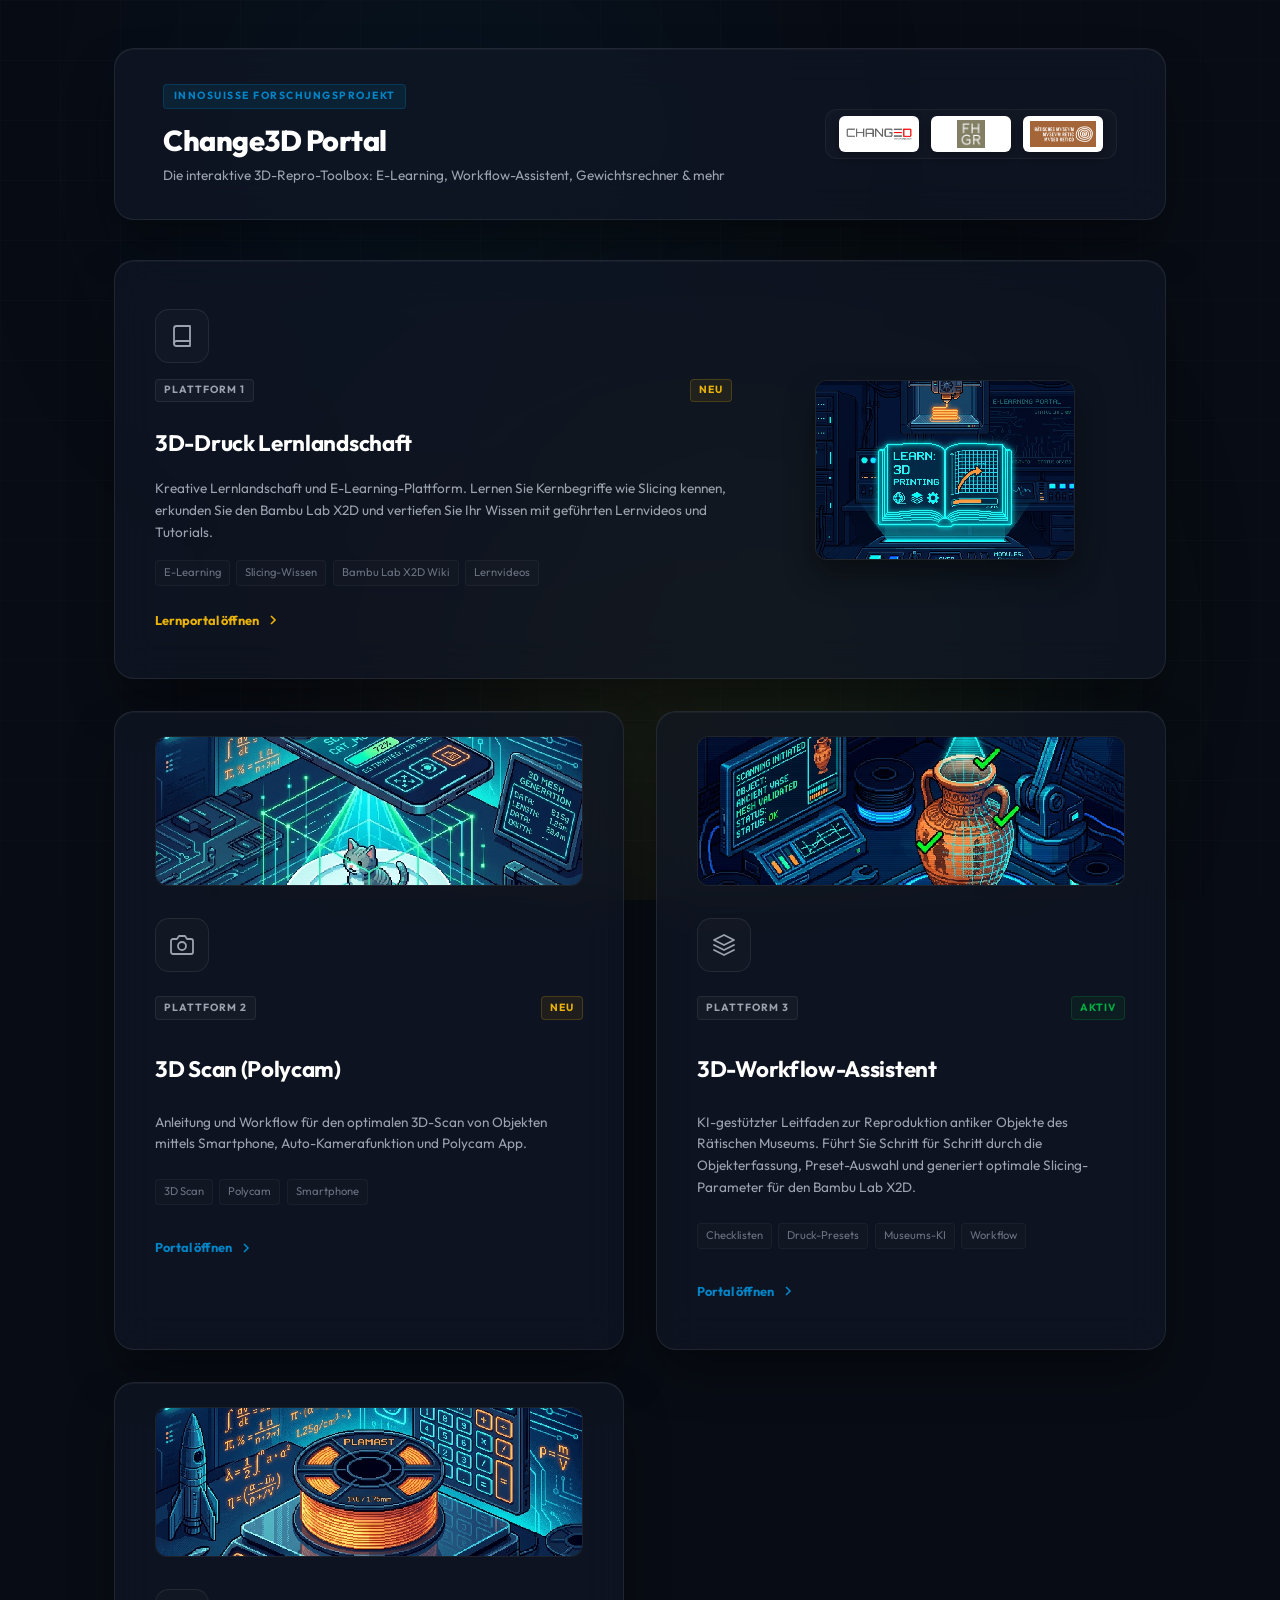
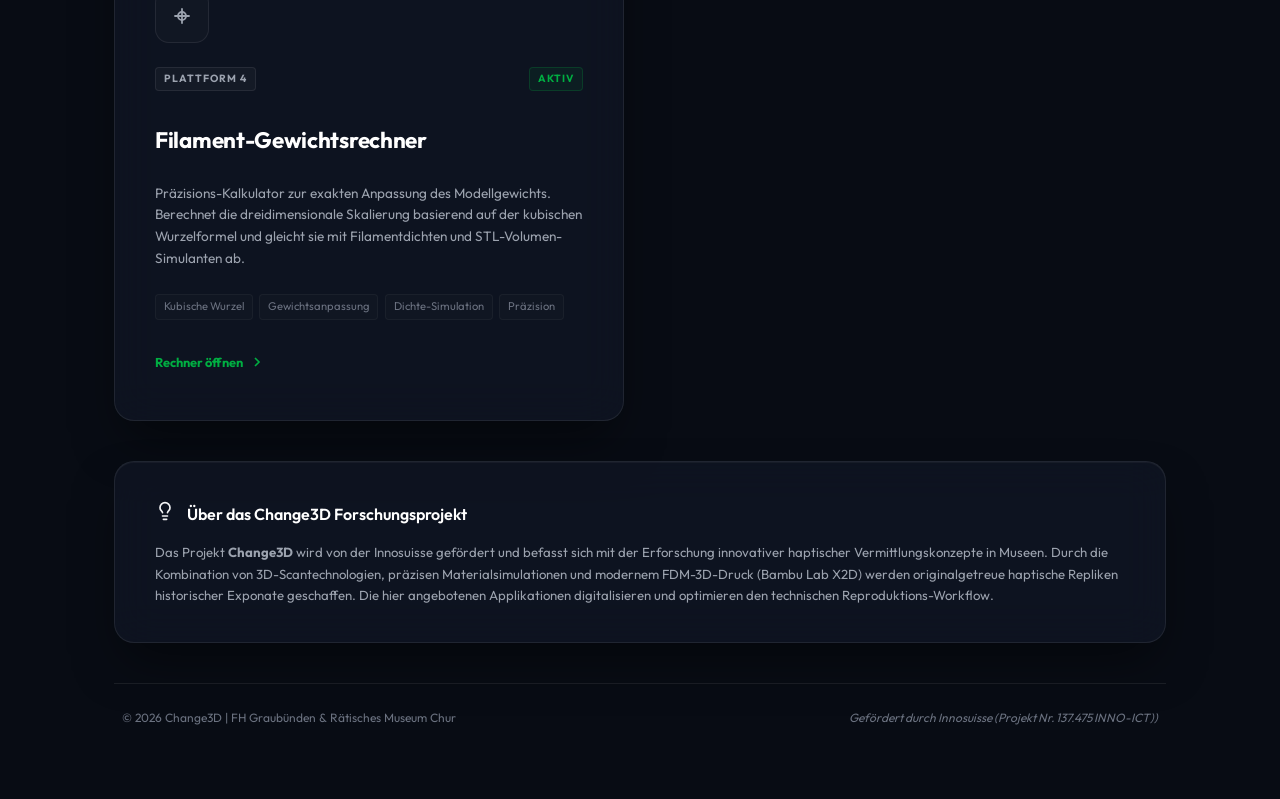
==== commit df74fab4: "finalised dev for study" ====
--- a/Landing/index.html
+++ b/Landing/index.html
@@ -125,16 +125,15 @@
                         <span class="badge-status-new">Neu</span>
                     </div>
 
-                    <h2>3D Scan (RealityScan)</h2>
+                    <h2>3D Scan (Polycam)</h2>
                     <p class="card-description">
-                        Anleitung und Workflow für den optimalen 3D-Scan von Objekten mittels Smartphone, AR Guidance
-                        Mode und RealityScan App.
+                        Anleitung und Workflow für den optimalen 3D-Scan von Objekten mittels Smartphone, Auto-Kamerafunktion
+                        und Polycam App.
                     </p>
 
                     <div class="card-tags">
                         <span>3D Scan</span>
-                        <span>AR Guidance</span>
-                        <span>RealityScan</span>
+                        <span>Polycam</span>
                         <span>Smartphone</span>
                     </div>
 
